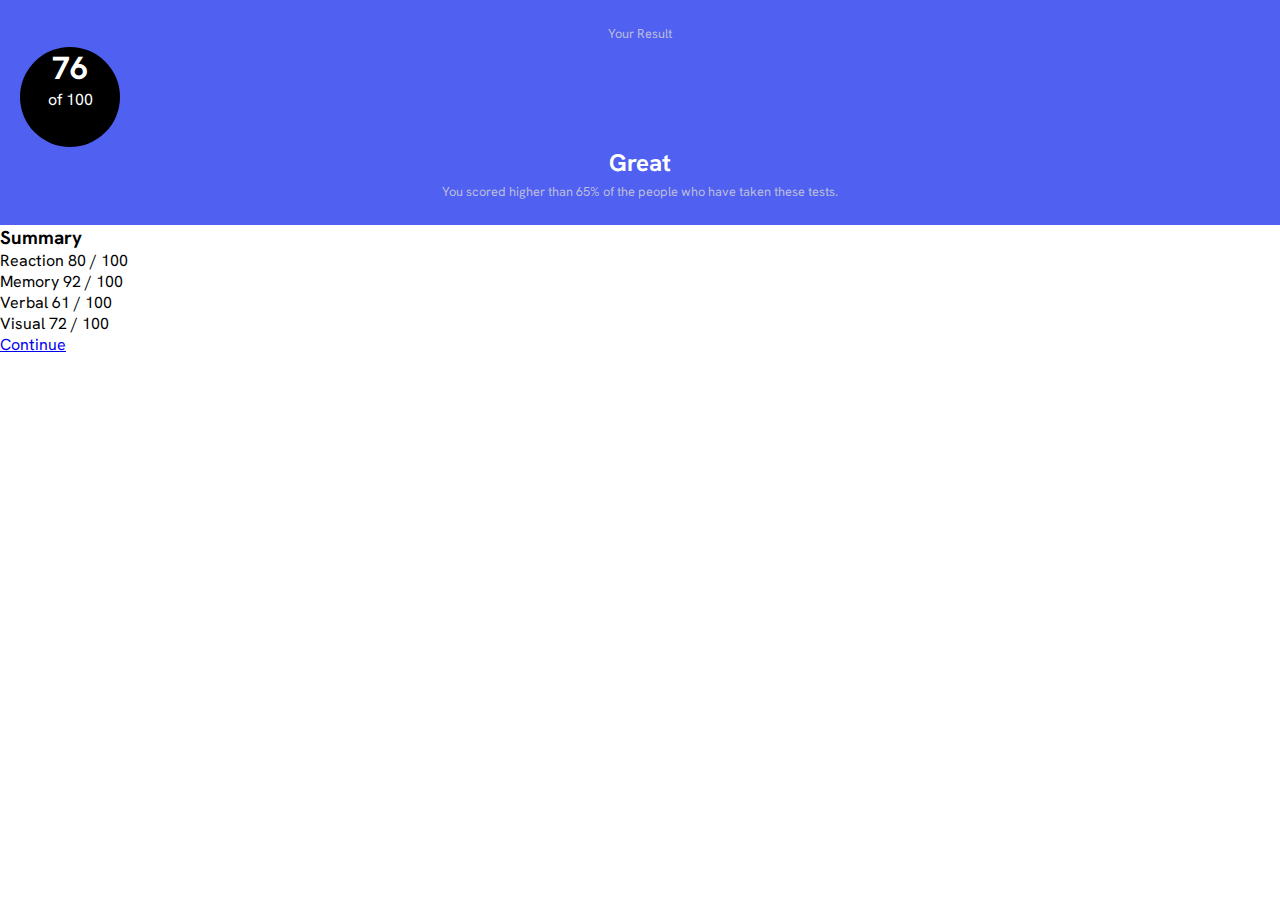
==== exercicio.html @ 04bb69db "iniciando 3 desafio" ====
<!DOCTYPE html>
<html lang="pt-br">
<head>
    <meta charset="UTF-8">
    <meta http-equiv="X-UA-Compatible" content="IE=edge">
    <meta name="viewport" content="width=device-width, initial-scale=1.0">
    <title>Frontend Mentor | Results summary component</title>
    <link rel="stylesheet" href="./src/css/style.css">
    <link rel="stylesheet" href="./src/css/media-query.css">
</head>
<body>
    <main>
        <section class="resultado">
                <p>Your Result</p>
            <div>
                <h1>76</h1>
                <p>of 100</p>
            </div>
            <h2>Great</h2>
            <p>You scored higher than 65% of the people who have taken these tests.</p>
    
        </section>
        <section class="conteúdo">
            <h3>Summary</h3>
            <ul>
                <li>Reaction    80 / 100</li>
                <li>Memory      92 / 100</li>
                <li>Verbal      61 / 100</li>
                <li>Visual      72 / 100</li>
            </ul>

            <a href="#">Continue</a>
        </section>
    </main>
</body>
</html>
---- src/css/style.css ----
@charset "UTF-8";
@font-face {
    font-family: 'Hanken Grotesk';
    src: url('/src/fonts/HankenGrotesk-VariableFont_wght.ttf') format('truetype');
}
/* mobile */

*{  
    margin: 0px;
    padding: 0px;
    box-sizing: border-box;
    font-family: 'Hanken Grotesk',sans-serif;
}

body, html{
    width: 100vw;
    height: 100vh;
}

main{
    width: 100vw;
}

main > section.resultado{
    padding: 20px;
    background-color: hsl(234, 85%, 63%);
    color: white;
    text-align: center;
}

section.resultado > p{
    margin: 5px;
    font-size: 0.8em;
    color: rgba(208, 208, 215, 0.852);
}

section.resultado > div{
    background-color: black;
    width: 100px;
    height: 100px;
    border-radius: 50px;
}
---- src/css/media-query.css ----
@charset "UTF-8";
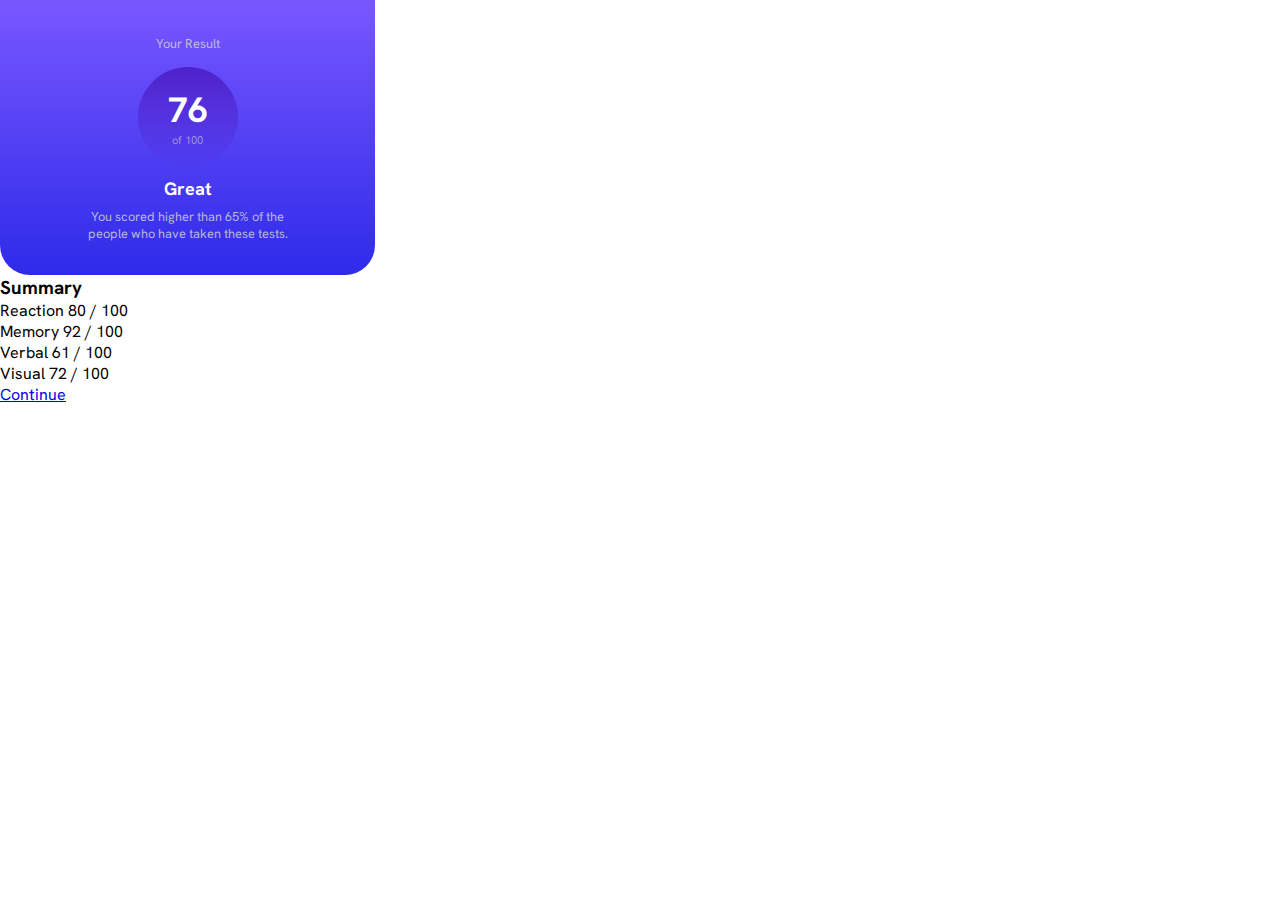
==== commit 657a6a83: "Finalizando resultado mobile first" ====
--- a/exercicio.html
+++ b/exercicio.html
@@ -11,13 +11,13 @@
 <body>
     <main>
         <section class="resultado">
-                <p>Your Result</p>
+                <p class="p1">Your Result</p>
             <div>
                 <h1>76</h1>
                 <p>of 100</p>
             </div>
             <h2>Great</h2>
-            <p>You scored higher than 65% of the people who have taken these tests.</p>
+            <p class="p2">You scored higher than 65% of the people who have taken these tests.</p>
     
         </section>
         <section class="conteúdo">
--- a/src/css/style.css
+++ b/src/css/style.css
@@ -22,23 +22,57 @@
 }
 
 main > section.resultado{
+    width: 375px;
+    height: 275px;
     padding: 20px;
-    background-color: hsl(234, 85%, 63%);
+    background-image: linear-gradient(to bottom,hsl(252, 100%, 67%),hsl(241, 81%, 54%));
     color: white;
     text-align: center;
+    border-radius: 0px 0px 30px 30px;
 }
 
-section.resultado > p{
-    margin: 5px;
+section.resultado > p.p1{
+    padding: 15px 0px;
     font-size: 0.8em;
     color: rgba(208, 208, 215, 0.852);
 }
 
+section.resultado > p.p2{
+    padding: 8px 50px;
+    font-size: 0.8em;
+    color: rgba(208, 208, 215, 0.852);
+}
+
+
+
 section.resultado > div{
-    background-color: black;
+    margin: auto;
+    background-image: linear-gradient(to bottom,hsla(256, 72%, 46%, 1),hsla(241, 72%, 46%, 0));
     width: 100px;
     height: 100px;
     border-radius: 50px;
 }
 
+section.resultado > div > h1{
+    padding-top: 20px;
+    font-size: 2.2em;
+    
+}
 
+section.resultado > div > p{
+    font-size: 0.7em;
+    color: rgba(208, 208, 215, 0.616);
+}
+
+section.resultado > h2{
+    padding-top: 10px;
+    font-size: 18px;
+}
+
+
+
+
+
+
+
+
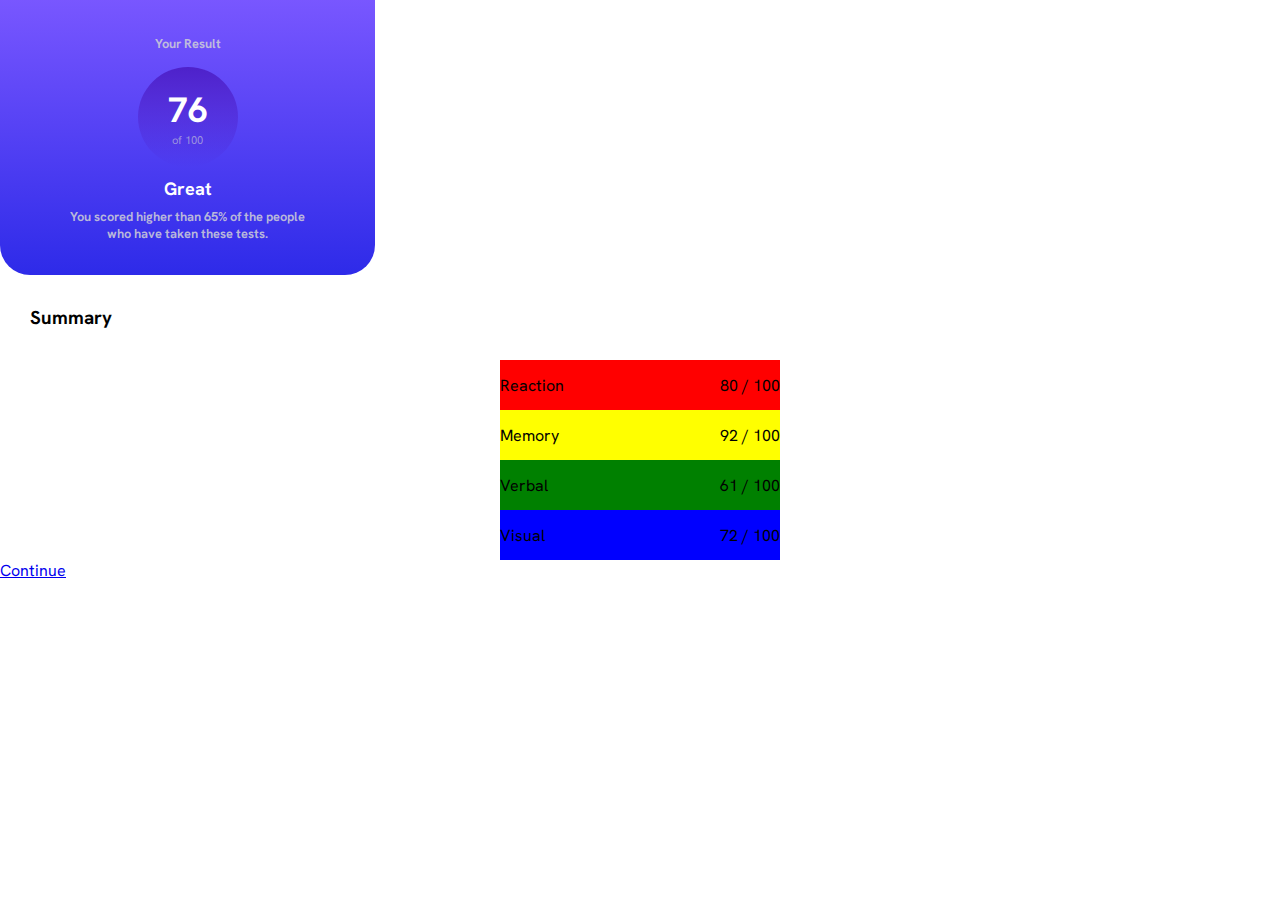
==== commit f51a929a: "mudando lista para tables" ====
--- a/exercicio.html
+++ b/exercicio.html
@@ -20,17 +20,28 @@
             <p class="p2">You scored higher than 65% of the people who have taken these tests.</p>
     
         </section>
-        <section class="conteúdo">
-            <h3>Summary</h3>
-            <ul>
-                <li>Reaction    80 / 100</li>
-                <li>Memory      92 / 100</li>
-                <li>Verbal      61 / 100</li>
-                <li>Visual      72 / 100</li>
-            </ul>
-
-            <a href="#">Continue</a>
-        </section>
+        <h3>Summary</h3>
+        <table cellspacing="0">
+            <tbody>
+                <tr class="red">
+                    <td class="campo">Reaction</td>
+                    <td>80 / 100</td>
+                </tr>
+                <tr class="yellow">
+                    <td class="campo">Memory</td>
+                    <td>92 / 100</td>
+                </tr>
+                <tr class="green">
+                    <td class="campo green">Verbal</td>
+                    <td>61 / 100</td>
+                </tr>
+                <tr class="blue">
+                    <td class="campo">Visual</td>
+                    <td>72 / 100</td>
+                </tr>
+            </tbody>
+        </table>
+        <a href="#">Continue</a>
     </main>
 </body>
 </html>--- a/src/css/style.css
+++ b/src/css/style.css
@@ -35,12 +35,14 @@
     padding: 15px 0px;
     font-size: 0.8em;
     color: rgba(208, 208, 215, 0.852);
+    font-weight: bolder;
 }
 
 section.resultado > p.p2{
     padding: 8px 50px;
     font-size: 0.8em;
     color: rgba(208, 208, 215, 0.852);
+    font-weight: bolder;
 }
 
 
@@ -69,6 +71,46 @@
     font-size: 18px;
 }
 
+section.conteudo > div{
+    padding: 20px;
+  
+}
+
+h3{
+    padding: 30px;
+}
+
+table{
+    margin: auto;
+}
+
+td{
+height: 50px;
+}
+
+td.campo{
+
+    width: 220px;     
+}
+
+tr.red{
+    background-color: red;
+}
+tr.yellow{
+    background-color: yellow;
+}
+tr.green{
+    background-color: green;
+}
+tr.blue{
+    background-color: blue;
+}
+
+
+div > ul > li{
+
+    list-style-type: none;
+}
 
 
 
@@ -76,3 +118,4 @@
 
 
 
+
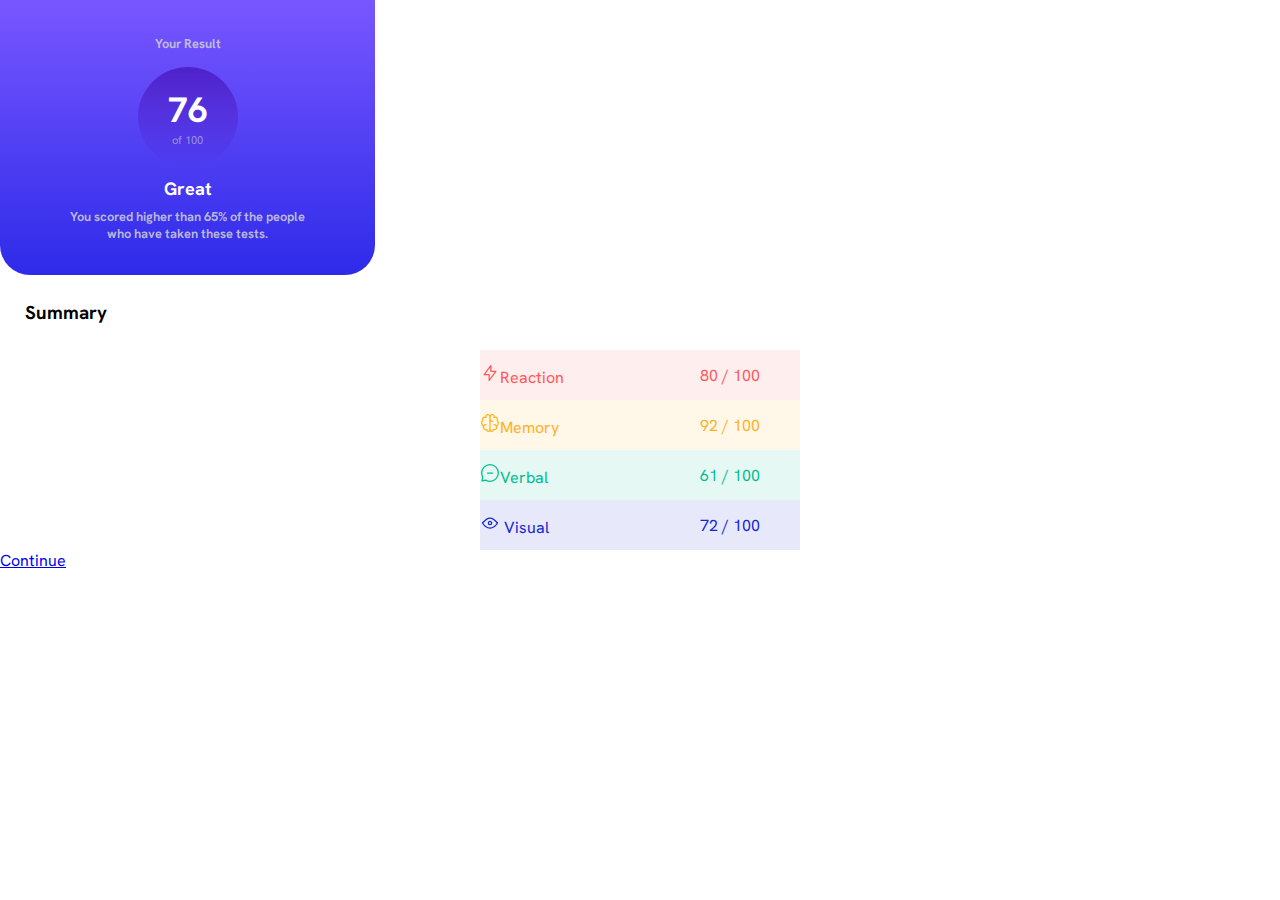
==== commit 6806ef6c: "adição de ícones" ====
--- a/exercicio.html
+++ b/exercicio.html
@@ -24,19 +24,21 @@
         <table cellspacing="0">
             <tbody>
                 <tr class="red">
-                    <td class="campo">Reaction</td>
+                    <td class="campo"> <img src="./src/img/icon-reaction.svg" alt="icon-visual">Reaction</td>
                     <td>80 / 100</td>
                 </tr>
                 <tr class="yellow">
-                    <td class="campo">Memory</td>
+                    <td class="campo"> <img src="./src/img/icon-memory.svg" alt="icon-visual">Memory</td>
                     <td>92 / 100</td>
                 </tr>
                 <tr class="green">
-                    <td class="campo green">Verbal</td>
+                    <td class="campo"> <img src="./src/img/icon-verbal.svg" alt="icon-visual">Verbal</td>
                     <td>61 / 100</td>
                 </tr>
                 <tr class="blue">
-                    <td class="campo">Visual</td>
+                    <td class="campo">
+                        <img src="./src/img/icon-visual.svg" alt="icon-visual">
+                        Visual</td>
                     <td>72 / 100</td>
                 </tr>
             </tbody>
--- a/src/css/style.css
+++ b/src/css/style.css
@@ -77,11 +77,12 @@
 }
 
 h3{
-    padding: 30px;
+    padding: 25px;
 }
 
 table{
     margin: auto;
+    width: 320px;
 }
 
 td{
@@ -94,16 +95,20 @@
 }
 
 tr.red{
-    background-color: red;
+    background-color: hsl(0, 100%, 67%, 0.100);
+    color: hsl(0, 100%, 67%);
 }
 tr.yellow{
-    background-color: yellow;
+    background-color: hsl(39, 100%, 56%, 0.100);
+    color: hsl(39, 100%, 56%);
 }
 tr.green{
-    background-color: green;
+    background-color: hsl(166, 100%, 37%, 0.100);
+    color: hsl(166, 100%, 37%);
 }
 tr.blue{
-    background-color: blue;
+    background-color: hsla(234, 85%, 45%, 0.100);
+    color: hsl(234, 85%, 45%);
 }
 
 
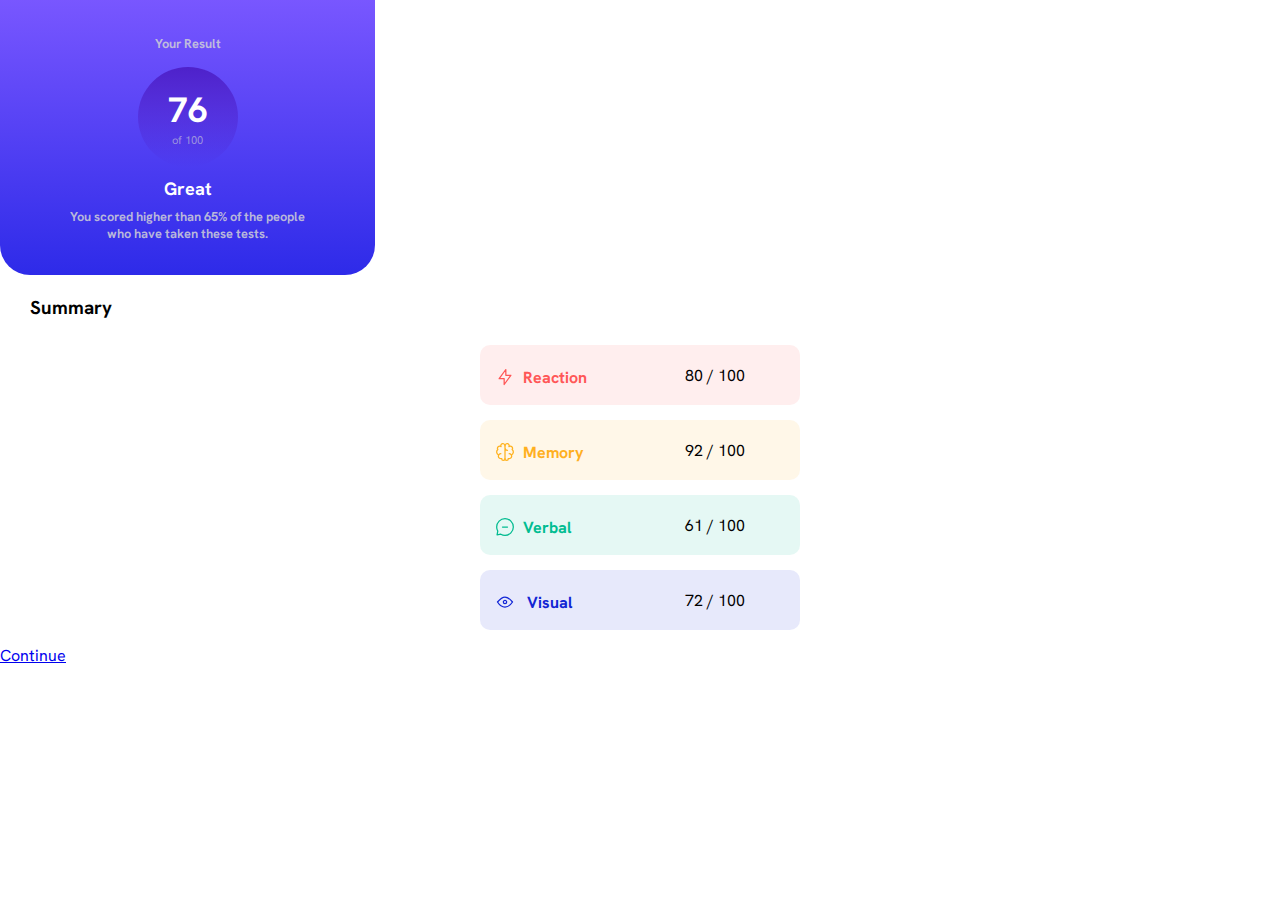
==== commit 2ea76242: "melhoria de campos" ====
--- a/exercicio.html
+++ b/exercicio.html
@@ -21,25 +21,25 @@
     
         </section>
         <h3>Summary</h3>
-        <table cellspacing="0">
+        <table>
             <tbody>
                 <tr class="red">
                     <td class="campo"> <img src="./src/img/icon-reaction.svg" alt="icon-visual">Reaction</td>
-                    <td>80 / 100</td>
+                    <td class="dados">80 / 100</td>
                 </tr>
                 <tr class="yellow">
                     <td class="campo"> <img src="./src/img/icon-memory.svg" alt="icon-visual">Memory</td>
-                    <td>92 / 100</td>
+                    <td class="dados">92 / 100</td>
                 </tr>
                 <tr class="green">
                     <td class="campo"> <img src="./src/img/icon-verbal.svg" alt="icon-visual">Verbal</td>
-                    <td>61 / 100</td>
+                    <td class="dados">61 / 100</td>
                 </tr>
                 <tr class="blue">
                     <td class="campo">
                         <img src="./src/img/icon-visual.svg" alt="icon-visual">
                         Visual</td>
-                    <td>72 / 100</td>
+                    <td class="dados">72 / 100</td>
                 </tr>
             </tbody>
         </table>
--- a/src/css/style.css
+++ b/src/css/style.css
@@ -77,21 +77,30 @@
 }
 
 h3{
-    padding: 25px;
+    padding: 20px 0px 10px 30px;
 }
 
 table{
     margin: auto;
     width: 320px;
-}
-
-td{
-height: 50px;
+    border-spacing: 0px 15px;
 }
 
 td.campo{
+    height: 60px;
+    border-radius: 10px 0px 0px 10px;
+    font-weight: bolder;
+}
 
-    width: 220px;     
+td.dados{
+    border-radius: 0px 10px 10px 0px;
+    color: black;
+}
+
+td > img{
+    padding: 0px 8px 0px 15px;
+    position: relative;
+    top: 4px;
 }
 
 tr.red{
@@ -112,10 +121,6 @@
 }
 
 
-div > ul > li{
-
-    list-style-type: none;
-}
 
 
 
@@ -123,4 +128,3 @@
 
 
 
-
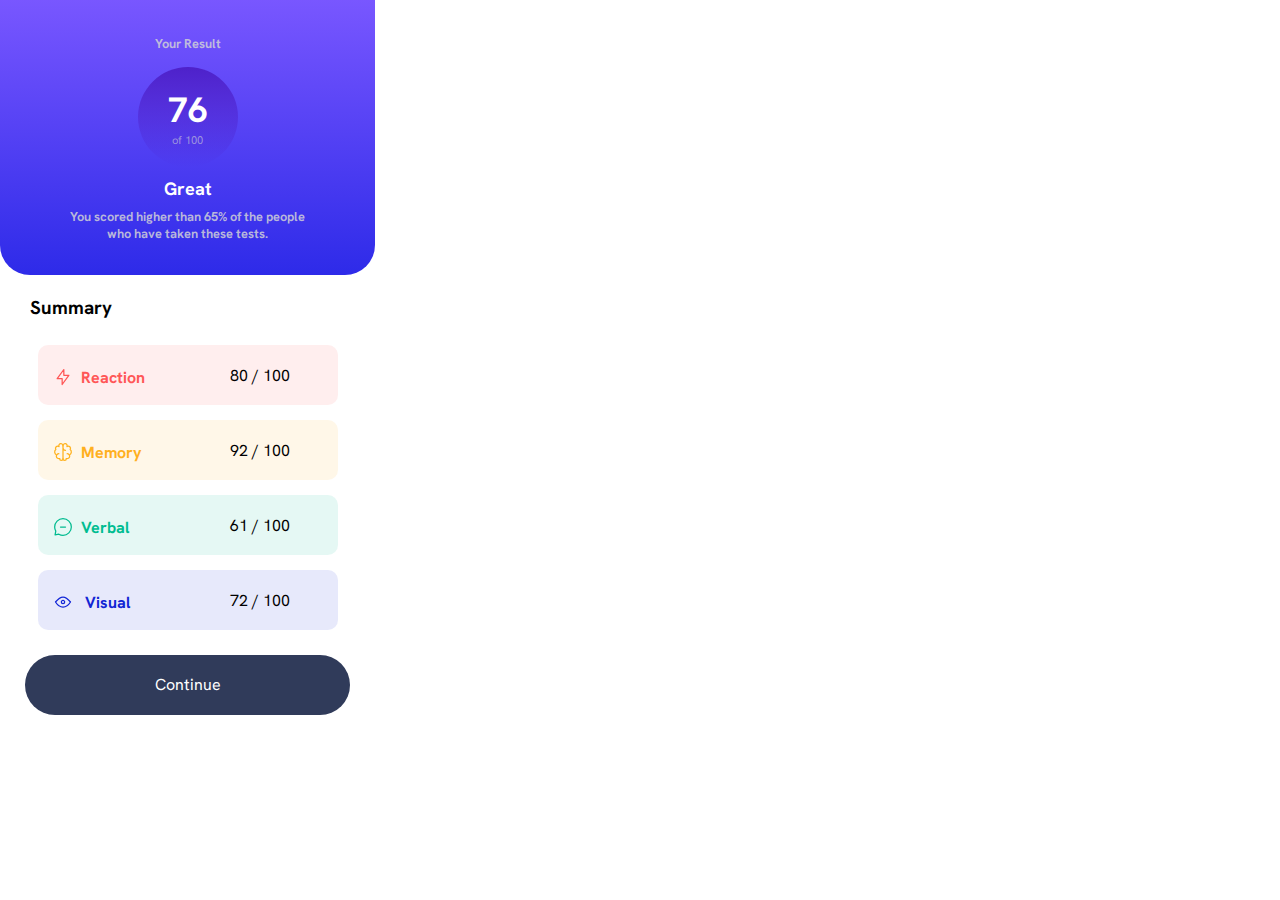
==== commit c2a728eb: "Botão finalizado" ====
--- a/exercicio.html
+++ b/exercicio.html
@@ -20,30 +20,32 @@
             <p class="p2">You scored higher than 65% of the people who have taken these tests.</p>
     
         </section>
-        <h3>Summary</h3>
-        <table>
-            <tbody>
-                <tr class="red">
-                    <td class="campo"> <img src="./src/img/icon-reaction.svg" alt="icon-visual">Reaction</td>
-                    <td class="dados">80 / 100</td>
-                </tr>
-                <tr class="yellow">
-                    <td class="campo"> <img src="./src/img/icon-memory.svg" alt="icon-visual">Memory</td>
-                    <td class="dados">92 / 100</td>
-                </tr>
-                <tr class="green">
-                    <td class="campo"> <img src="./src/img/icon-verbal.svg" alt="icon-visual">Verbal</td>
-                    <td class="dados">61 / 100</td>
-                </tr>
-                <tr class="blue">
-                    <td class="campo">
-                        <img src="./src/img/icon-visual.svg" alt="icon-visual">
-                        Visual</td>
-                    <td class="dados">72 / 100</td>
-                </tr>
-            </tbody>
-        </table>
-        <a href="#">Continue</a>
+        <section class="conteudo">
+            <h3>Summary</h3>
+            <table>
+                <tbody>
+                    <tr class="red">
+                        <td class="campo"> <img src="./src/img/icon-reaction.svg" alt="icon-visual">Reaction</td>
+                        <td class="dados">80 / 100</td>
+                    </tr>
+                    <tr class="yellow">
+                        <td class="campo"> <img src="./src/img/icon-memory.svg" alt="icon-visual">Memory</td>
+                        <td class="dados">92 / 100</td>
+                    </tr>
+                    <tr class="green">
+                        <td class="campo"> <img src="./src/img/icon-verbal.svg" alt="icon-visual">Verbal</td>
+                        <td class="dados">61 / 100</td>
+                    </tr>
+                    <tr class="blue">
+                        <td class="campo">
+                            <img src="./src/img/icon-visual.svg" alt="icon-visual">
+                            Visual</td>
+                        <td class="dados">72 / 100</td>
+                    </tr>
+                </tbody>
+            </table>
+        </section>
+        <a href="#" class="botao">Continue</a>
     </main>
 </body>
 </html>--- a/src/css/style.css
+++ b/src/css/style.css
@@ -18,7 +18,8 @@
 }
 
 main{
-    width: 100vw;
+    width: 375px;
+    height: 750px;
 }
 
 main > section.resultado{
@@ -82,7 +83,7 @@
 
 table{
     margin: auto;
-    width: 320px;
+    width: 300px;
     border-spacing: 0px 15px;
 }
 
@@ -120,6 +121,19 @@
     color: hsl(234, 85%, 45%);
 }
 
+a.botao{
+    display: block;
+    margin: auto;
+    margin-top: 10px;
+    width: 325px;
+    height: 60px;
+    background-color: hsl(224, 30%, 27%);
+    color: white;
+    border-radius: 50px;
+    text-decoration: none;
+    text-align: center;
+    line-height: 60px;
+}
 
 
 
@@ -128,3 +142,6 @@
 
 
 
+
+
+
--- a/src/css/media-query.css
+++ b/src/css/media-query.css
@@ -1 +1,7 @@
 @charset "UTF-8";
+
+
+/*a.botao:hover{
+    background-color: hsla(256, 72%, 46%, 1);
+    cursor: pointer;
+}* depois lembrar de colocar/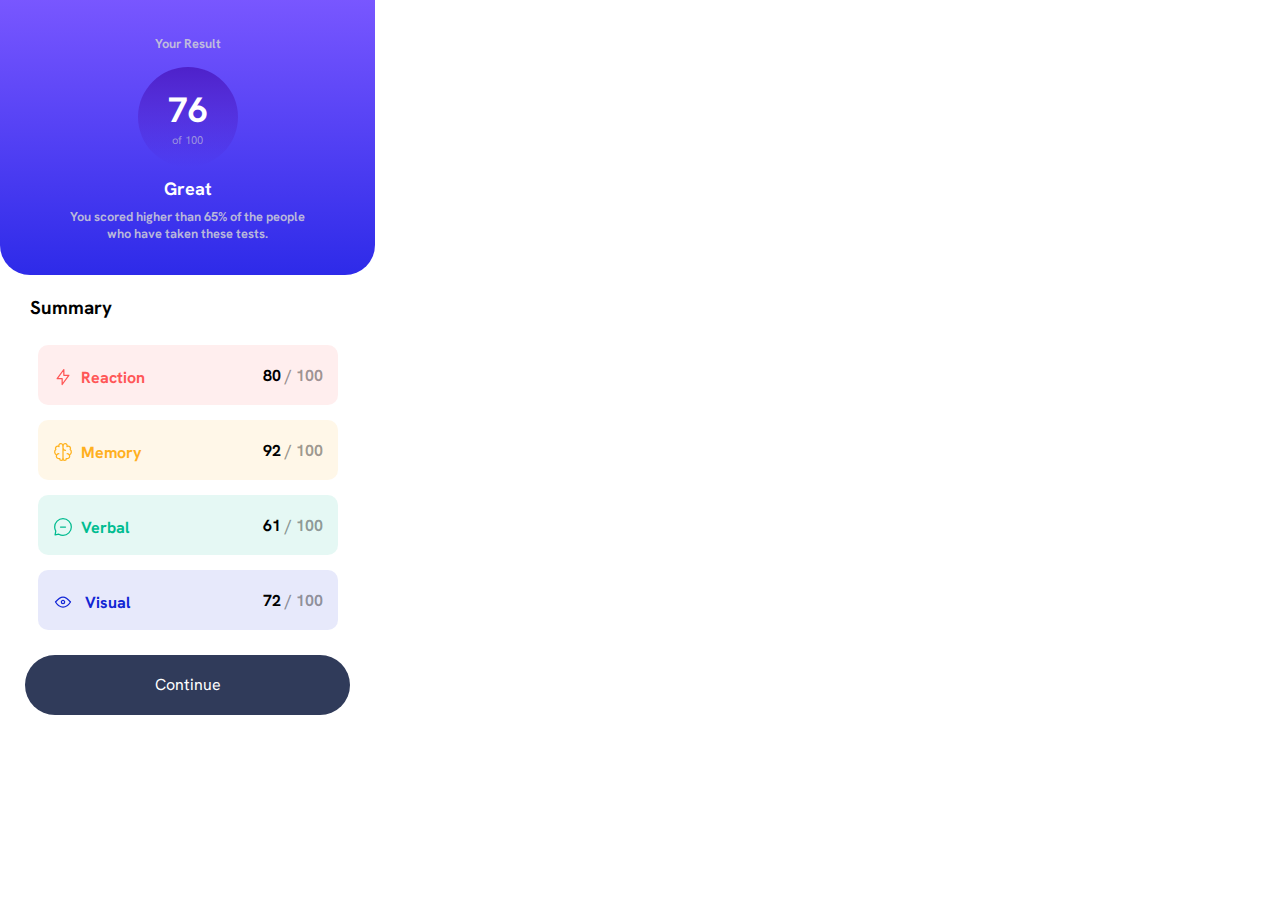
==== commit 5ed64445: "finalizando mobile first" ====
--- a/exercicio.html
+++ b/exercicio.html
@@ -26,21 +26,21 @@
                 <tbody>
                     <tr class="red">
                         <td class="campo"> <img src="./src/img/icon-reaction.svg" alt="icon-visual">Reaction</td>
-                        <td class="dados">80 / 100</td>
+                        <td class="dados">80 <div>/ 100</div></td>
                     </tr>
                     <tr class="yellow">
                         <td class="campo"> <img src="./src/img/icon-memory.svg" alt="icon-visual">Memory</td>
-                        <td class="dados">92 / 100</td>
+                        <td class="dados">92 <div>/ 100</div></td>
                     </tr>
                     <tr class="green">
                         <td class="campo"> <img src="./src/img/icon-verbal.svg" alt="icon-visual">Verbal</td>
-                        <td class="dados">61 / 100</td>
+                        <td class="dados">61 <div>/ 100</div></td>
                     </tr>
                     <tr class="blue">
                         <td class="campo">
                             <img src="./src/img/icon-visual.svg" alt="icon-visual">
                             Visual</td>
-                        <td class="dados">72 / 100</td>
+                        <td class="dados">72 <div>/ 100</div></td>
                     </tr>
                 </tbody>
             </table>
--- a/src/css/style.css
+++ b/src/css/style.css
@@ -96,6 +96,14 @@
 td.dados{
     border-radius: 0px 10px 10px 0px;
     color: black;
+    font-weight: bolder;
+    text-align: right;
+    padding-right: 15px;
+}
+
+td.dados > div{
+    display: inline;
+    color: rgba(0, 0, 0, 0.400);
 }
 
 td > img{
